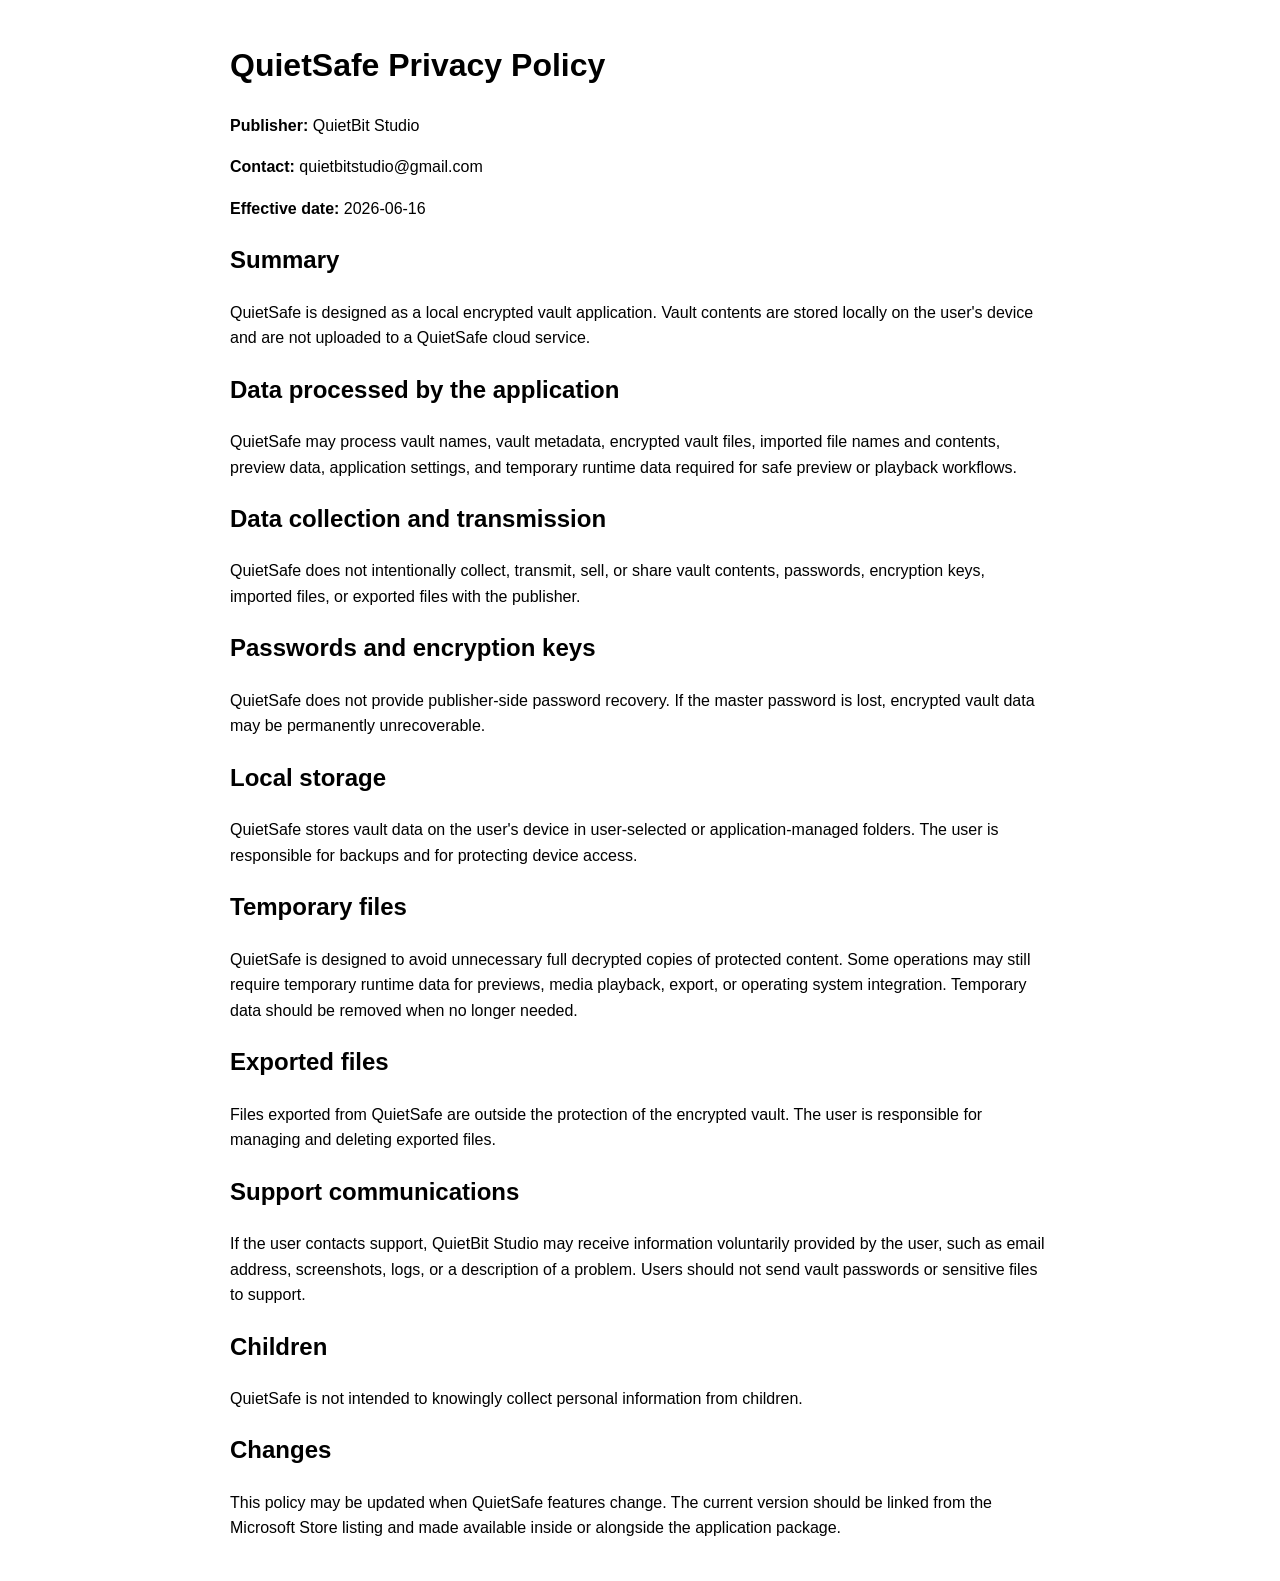
==== privacy-policy.html @ ae0866dd "Create privacy-policy.html" ====
<!doctype html>
<html lang="en">
<head>
  <meta charset="utf-8">
  <title>QuietSafe Privacy Policy</title>
  <meta name="viewport" content="width=device-width, initial-scale=1">
</head>
<body>
  <main style="max-width: 820px; margin: 40px auto; padding: 0 20px; font-family: Arial, sans-serif; line-height: 1.6;">
    <h1>QuietSafe Privacy Policy</h1>

    <p><strong>Publisher:</strong> QuietBit Studio</p>
    <p><strong>Contact:</strong> quietbitstudio@gmail.com</p>
    <p><strong>Effective date:</strong> 2026-06-16</p>

    <h2>Summary</h2>
    <p>QuietSafe is designed as a local encrypted vault application. Vault contents are stored locally on the user's device and are not uploaded to a QuietSafe cloud service.</p>

    <h2>Data processed by the application</h2>
    <p>QuietSafe may process vault names, vault metadata, encrypted vault files, imported file names and contents, preview data, application settings, and temporary runtime data required for safe preview or playback workflows.</p>

    <h2>Data collection and transmission</h2>
    <p>QuietSafe does not intentionally collect, transmit, sell, or share vault contents, passwords, encryption keys, imported files, or exported files with the publisher.</p>

    <h2>Passwords and encryption keys</h2>
    <p>QuietSafe does not provide publisher-side password recovery. If the master password is lost, encrypted vault data may be permanently unrecoverable.</p>

    <h2>Local storage</h2>
    <p>QuietSafe stores vault data on the user's device in user-selected or application-managed folders. The user is responsible for backups and for protecting device access.</p>

    <h2>Temporary files</h2>
    <p>QuietSafe is designed to avoid unnecessary full decrypted copies of protected content. Some operations may still require temporary runtime data for previews, media playback, export, or operating system integration. Temporary data should be removed when no longer needed.</p>

    <h2>Exported files</h2>
    <p>Files exported from QuietSafe are outside the protection of the encrypted vault. The user is responsible for managing and deleting exported files.</p>

    <h2>Support communications</h2>
    <p>If the user contacts support, QuietBit Studio may receive information voluntarily provided by the user, such as email address, screenshots, logs, or a description of a problem. Users should not send vault passwords or sensitive files to support.</p>

    <h2>Children</h2>
    <p>QuietSafe is not intended to knowingly collect personal information from children.</p>

    <h2>Changes</h2>
    <p>This policy may be updated when QuietSafe features change. The current version should be linked from the Microsoft Store listing and made available inside or alongside the application package.</p>
  </main>
</body>
</html>
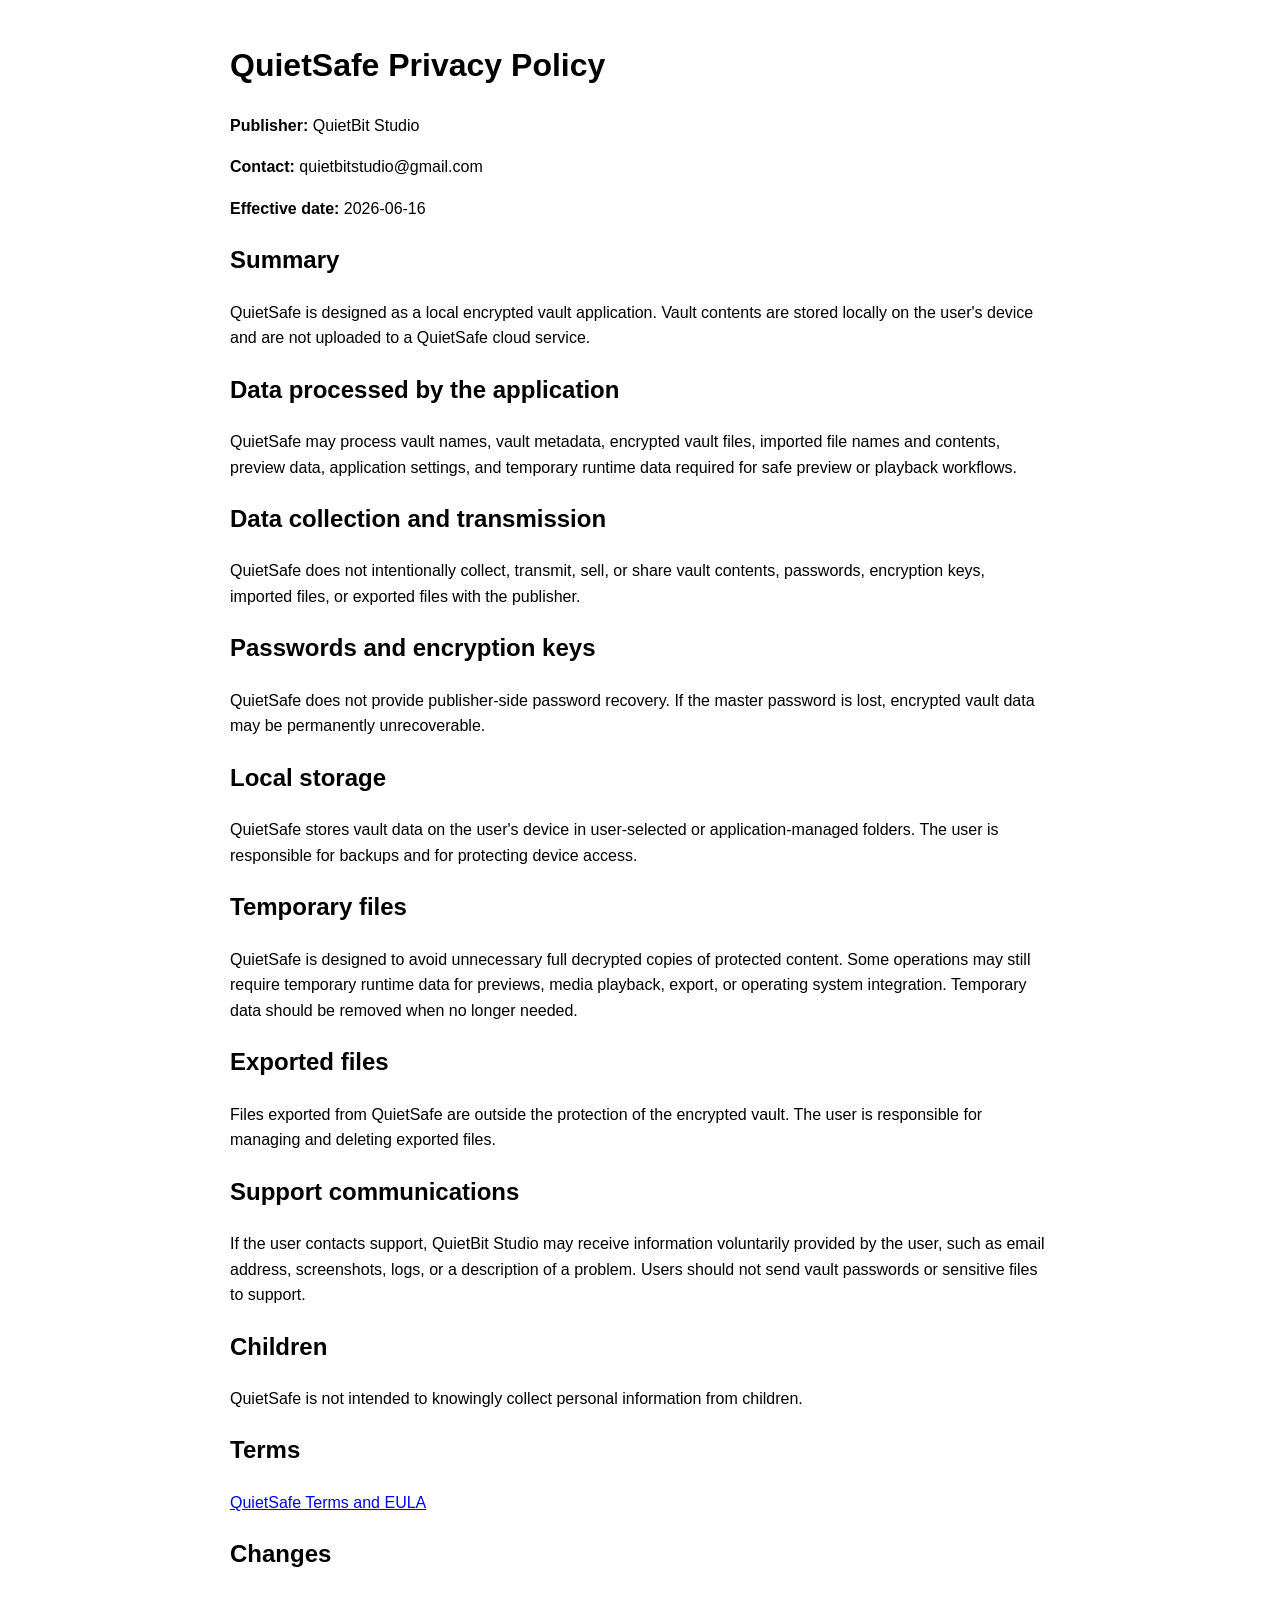
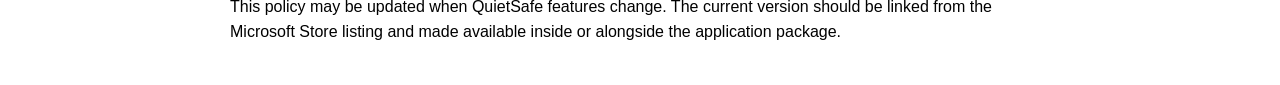
==== commit da957183: "Update privacy-policy.html" ====
--- a/privacy-policy.html
+++ b/privacy-policy.html
@@ -40,6 +40,9 @@
     <h2>Children</h2>
     <p>QuietSafe is not intended to knowingly collect personal information from children.</p>
 
+    <h2>Terms</h2>
+    <p><a href="terms.html">QuietSafe Terms and EULA</a></p>
+
     <h2>Changes</h2>
     <p>This policy may be updated when QuietSafe features change. The current version should be linked from the Microsoft Store listing and made available inside or alongside the application package.</p>
   </main>
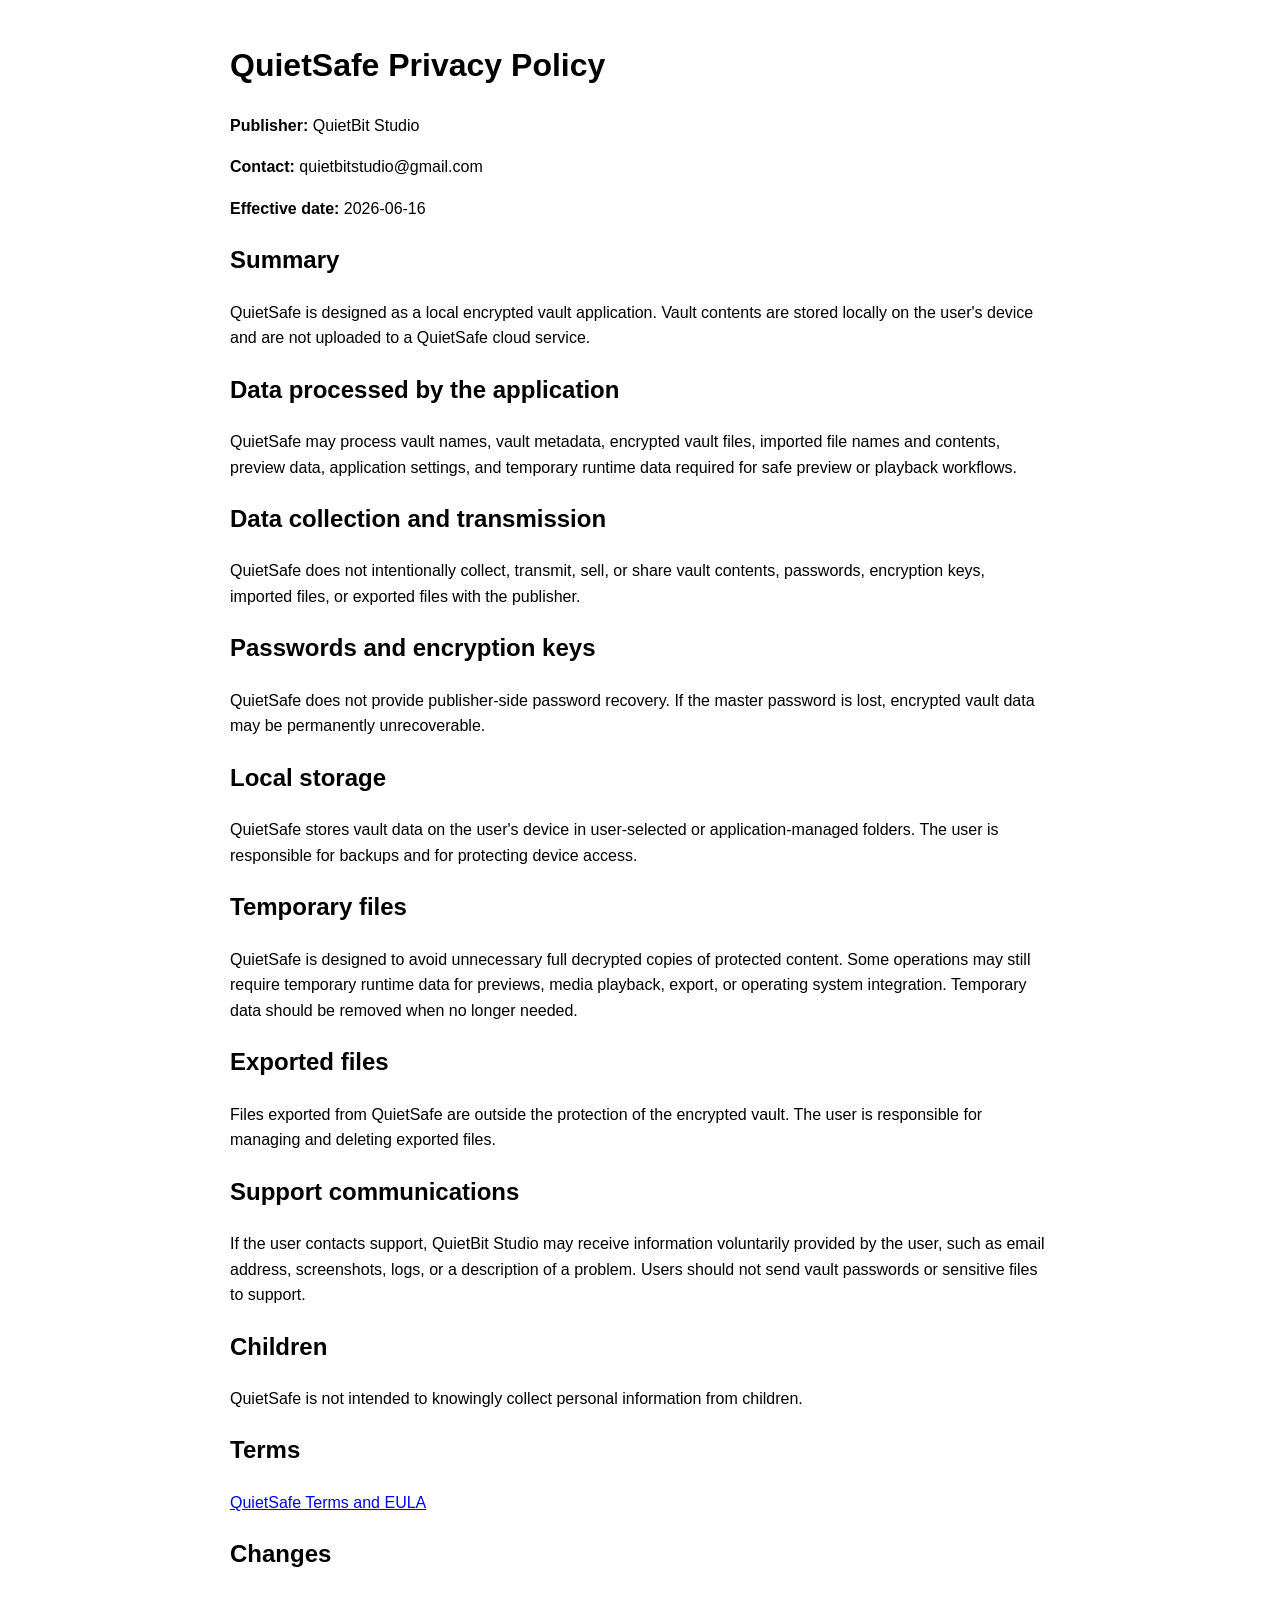
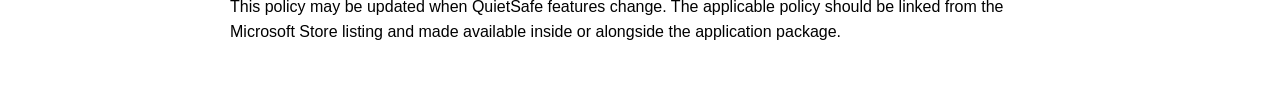
==== commit 506727f9: "Update privacy-policy.html" ====
--- a/privacy-policy.html
+++ b/privacy-policy.html
@@ -44,7 +44,7 @@
     <p><a href="terms.html">QuietSafe Terms and EULA</a></p>
 
     <h2>Changes</h2>
-    <p>This policy may be updated when QuietSafe features change. The current version should be linked from the Microsoft Store listing and made available inside or alongside the application package.</p>
+    <p>This policy may be updated when QuietSafe features change. The applicable policy should be linked from the Microsoft Store listing and made available inside or alongside the application package.</p>
   </main>
 </body>
 </html>
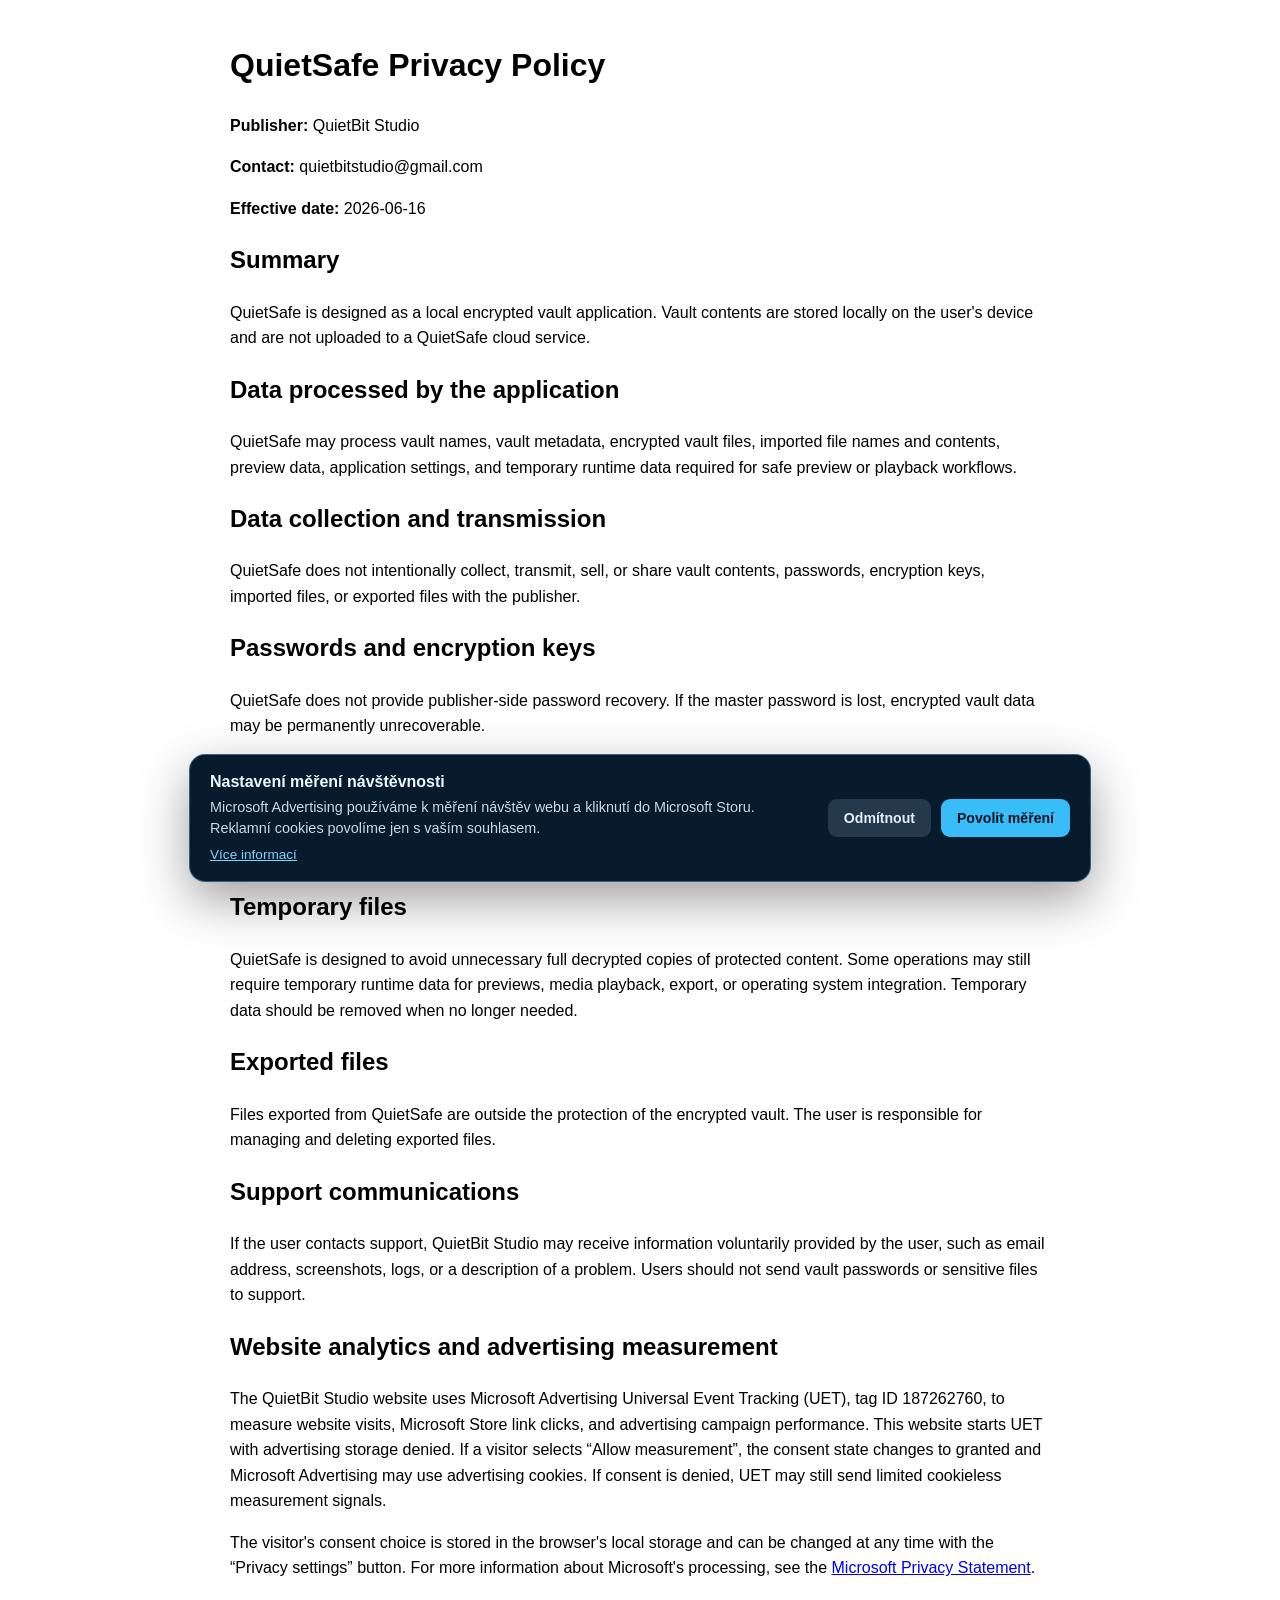
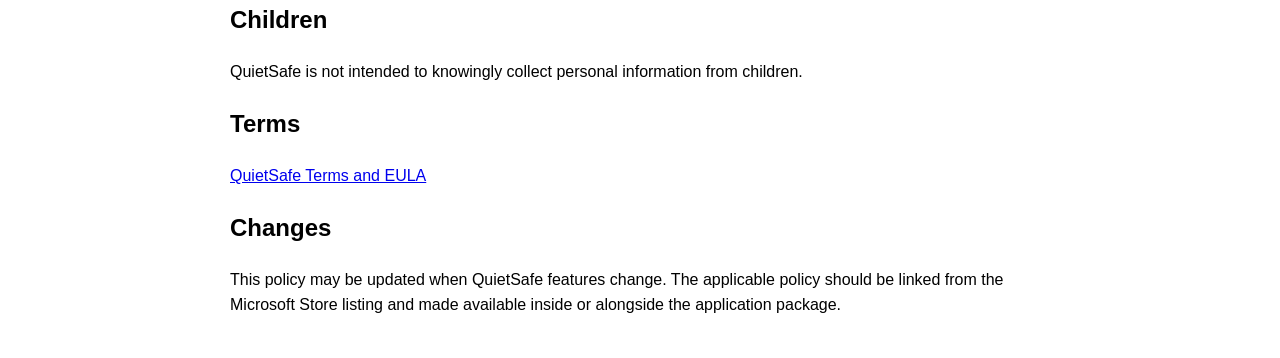
==== commit 80db51af: "Add Microsoft UET tracking with consent mode" ====
--- a/privacy-policy.html
+++ b/privacy-policy.html
@@ -4,6 +4,8 @@
   <meta charset="utf-8">
   <title>QuietSafe Privacy Policy</title>
   <meta name="viewport" content="width=device-width, initial-scale=1">
+  <link rel="stylesheet" href="uet-consent.css">
+  <script src="uet-consent.js"></script>
 </head>
 <body>
   <main style="max-width: 820px; margin: 40px auto; padding: 0 20px; font-family: Arial, sans-serif; line-height: 1.6;">
@@ -37,6 +39,10 @@
     <h2>Support communications</h2>
     <p>If the user contacts support, QuietBit Studio may receive information voluntarily provided by the user, such as email address, screenshots, logs, or a description of a problem. Users should not send vault passwords or sensitive files to support.</p>
 
+    <h2 id="website-measurement">Website analytics and advertising measurement</h2>
+    <p>The QuietBit Studio website uses Microsoft Advertising Universal Event Tracking (UET), tag ID 187262760, to measure website visits, Microsoft Store link clicks, and advertising campaign performance. This website starts UET with advertising storage denied. If a visitor selects “Allow measurement”, the consent state changes to granted and Microsoft Advertising may use advertising cookies. If consent is denied, UET may still send limited cookieless measurement signals.</p>
+    <p>The visitor's consent choice is stored in the browser's local storage and can be changed at any time with the “Privacy settings” button. For more information about Microsoft's processing, see the <a href="https://privacy.microsoft.com/privacystatement">Microsoft Privacy Statement</a>.</p>
+
     <h2>Children</h2>
     <p>QuietSafe is not intended to knowingly collect personal information from children.</p>
 
--- a/uet-consent.css
+++ b/uet-consent.css
@@ -0,0 +1,15 @@
+.privacy-consent[hidden], .privacy-settings-button[hidden] { display: none !important; }
+.privacy-consent { position: fixed; z-index: 10000; right: 18px; bottom: 18px; left: 18px; max-width: 900px; margin: 0 auto; color: #eef7ff; background: #071b2c; border: 1px solid rgba(99,179,237,.45); border-radius: 16px; box-shadow: 0 18px 50px rgba(0,0,0,.38); font-family: Arial,sans-serif; }
+.privacy-consent__content { display: flex; align-items: center; justify-content: space-between; gap: 24px; padding: 18px 20px; }
+.privacy-consent__copy strong { display: block; margin-bottom: 6px; font-size: 1rem; }
+.privacy-consent__copy p { margin: 0 0 6px; color: #c9d9e6; font-size: .9rem; line-height: 1.45; }
+.privacy-consent__copy a { color: #7dd3fc; font-size: .85rem; }
+.privacy-consent__actions { display: flex; flex: 0 0 auto; gap: 10px; }
+.privacy-consent__button, .privacy-settings-button { border: 0; border-radius: 9px; cursor: pointer; font: 700 .88rem/1 Arial,sans-serif; }
+.privacy-consent__button { padding: 12px 16px; }
+.privacy-consent__button--primary { color: #04131f; background: #38bdf8; }
+.privacy-consent__button--secondary { color: #e5edf4; background: #24394b; }
+.privacy-consent__button:focus-visible, .privacy-settings-button:focus-visible { outline: 3px solid #fbbf24; outline-offset: 3px; }
+.privacy-settings-button { position: fixed; z-index: 9999; left: 14px; bottom: 14px; padding: 9px 12px; color: #d9e8f2; background: rgba(7,27,44,.94); border: 1px solid rgba(99,179,237,.35); }
+@media (max-width:700px) { .privacy-consent__content { align-items: stretch; flex-direction: column; gap: 14px; } .privacy-consent__actions { display: grid; grid-template-columns: 1fr 1fr; } }
+@media (max-width:420px) { .privacy-consent__actions { grid-template-columns: 1fr; } }
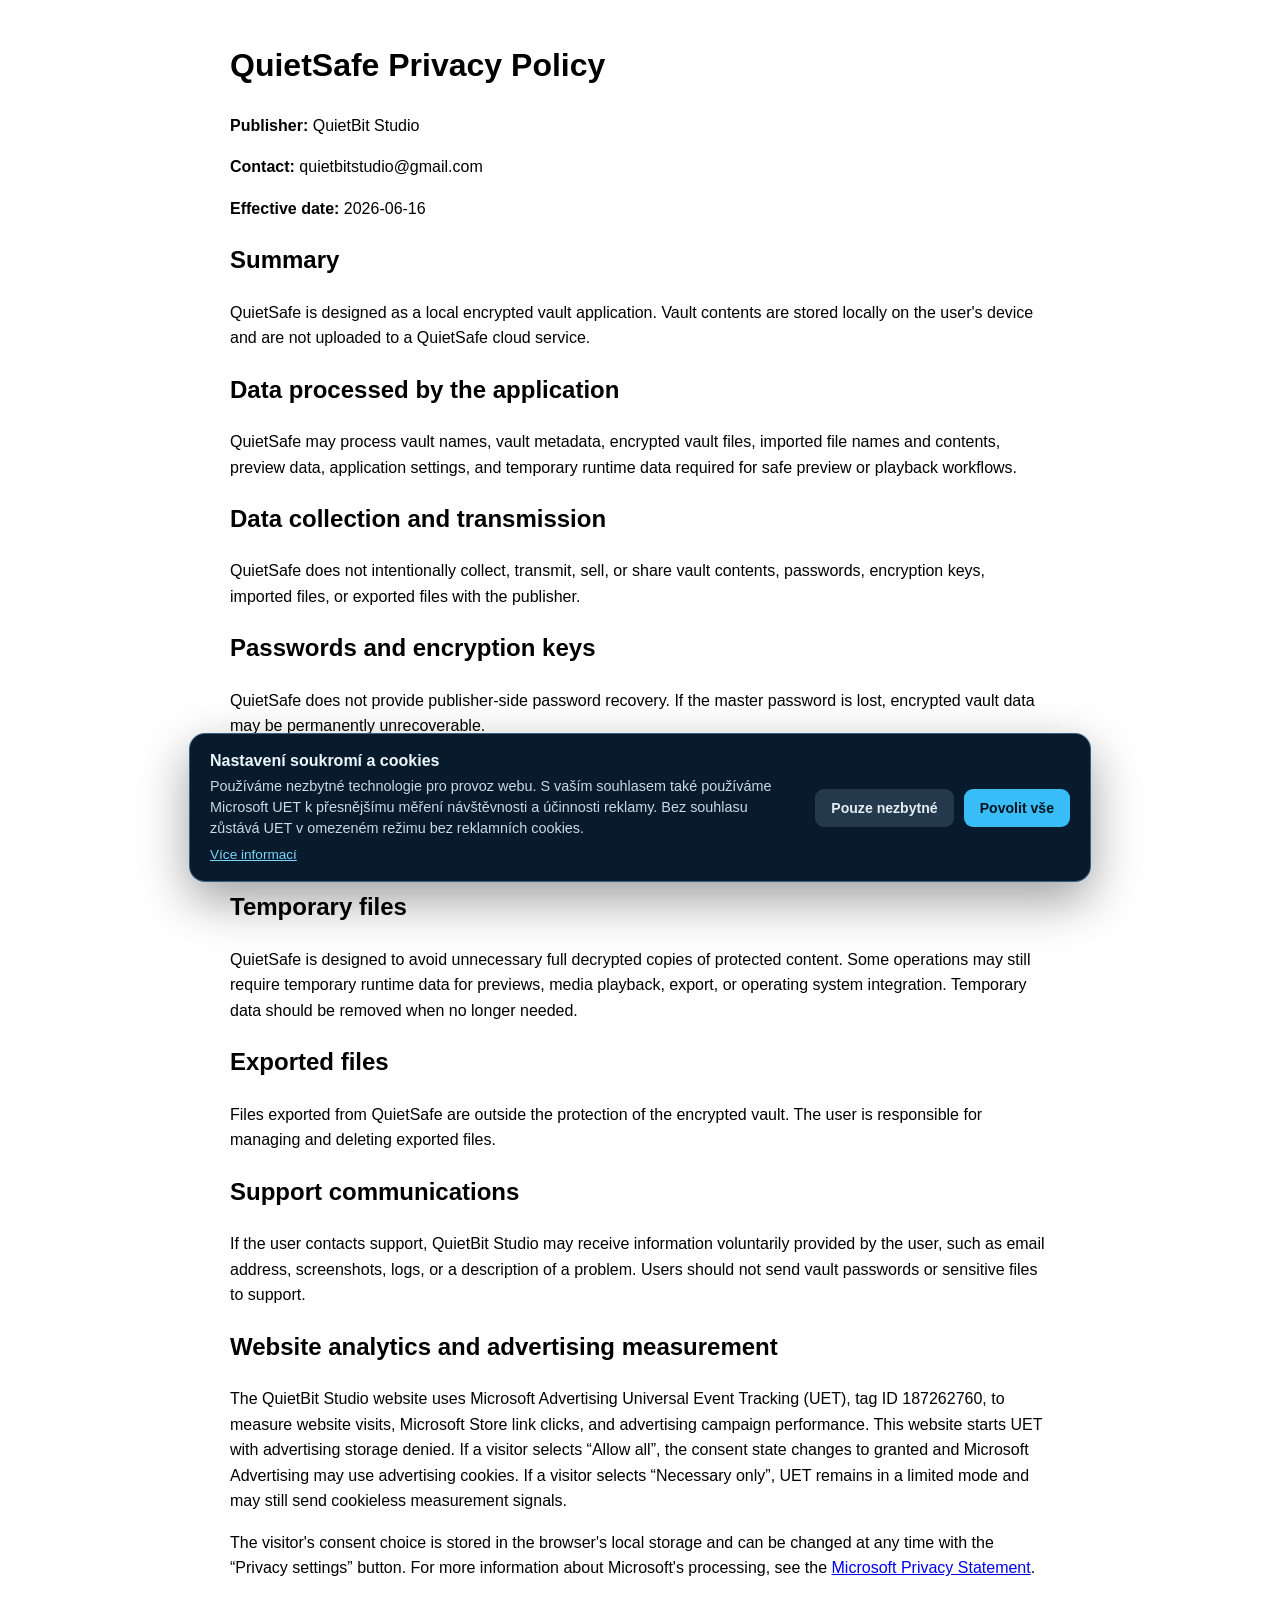
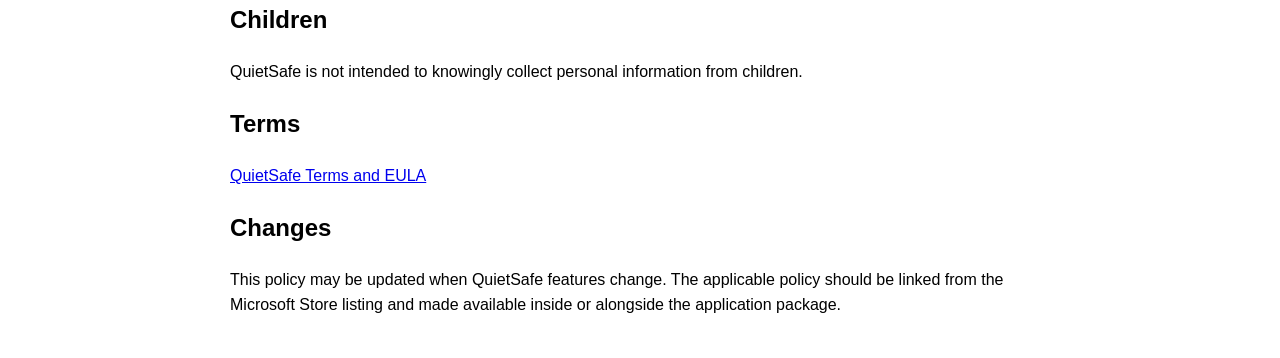
==== commit f2136dc8: "Clarify cookie consent choices" ====
--- a/privacy-policy.html
+++ b/privacy-policy.html
@@ -40,7 +40,7 @@
     <p>If the user contacts support, QuietBit Studio may receive information voluntarily provided by the user, such as email address, screenshots, logs, or a description of a problem. Users should not send vault passwords or sensitive files to support.</p>
 
     <h2 id="website-measurement">Website analytics and advertising measurement</h2>
-    <p>The QuietBit Studio website uses Microsoft Advertising Universal Event Tracking (UET), tag ID 187262760, to measure website visits, Microsoft Store link clicks, and advertising campaign performance. This website starts UET with advertising storage denied. If a visitor selects “Allow measurement”, the consent state changes to granted and Microsoft Advertising may use advertising cookies. If consent is denied, UET may still send limited cookieless measurement signals.</p>
+    <p>The QuietBit Studio website uses Microsoft Advertising Universal Event Tracking (UET), tag ID 187262760, to measure website visits, Microsoft Store link clicks, and advertising campaign performance. This website starts UET with advertising storage denied. If a visitor selects “Allow all”, the consent state changes to granted and Microsoft Advertising may use advertising cookies. If a visitor selects “Necessary only”, UET remains in a limited mode and may still send cookieless measurement signals.</p>
     <p>The visitor's consent choice is stored in the browser's local storage and can be changed at any time with the “Privacy settings” button. For more information about Microsoft's processing, see the <a href="https://privacy.microsoft.com/privacystatement">Microsoft Privacy Statement</a>.</p>
 
     <h2>Children</h2>
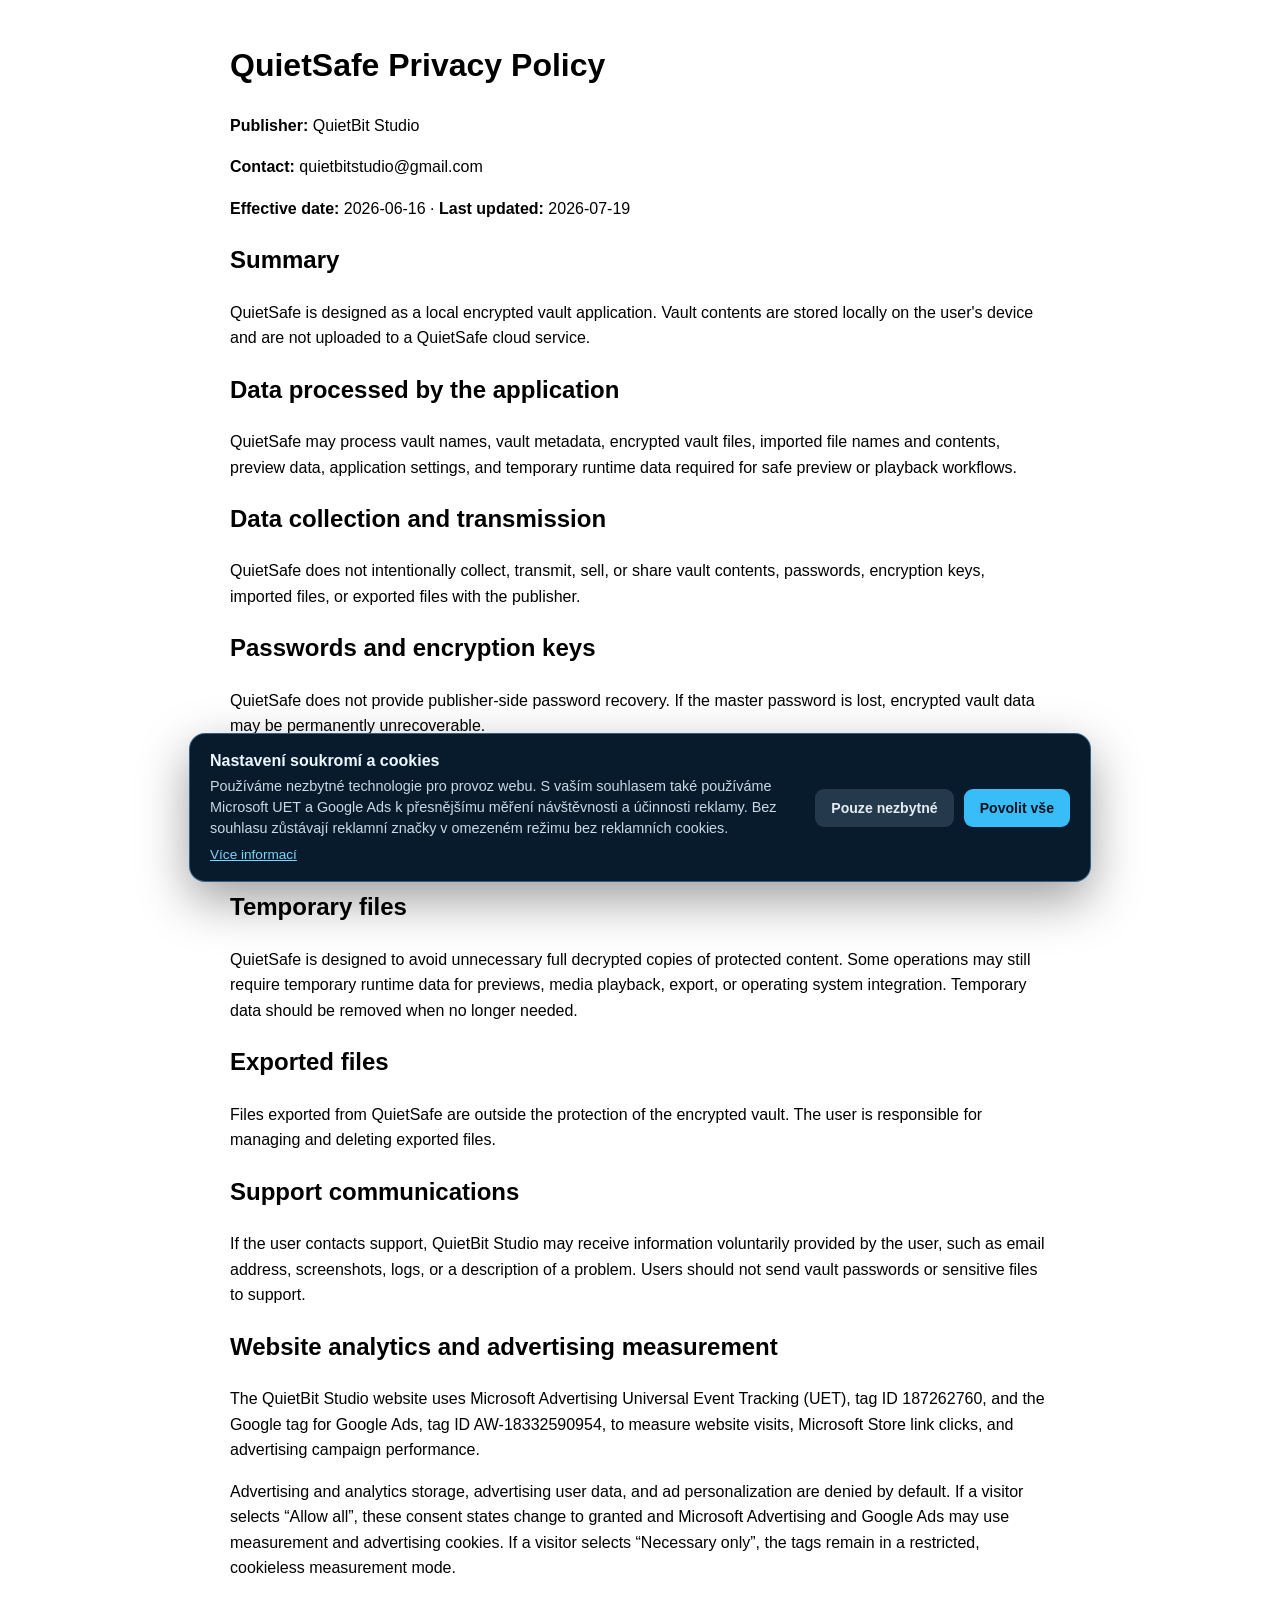
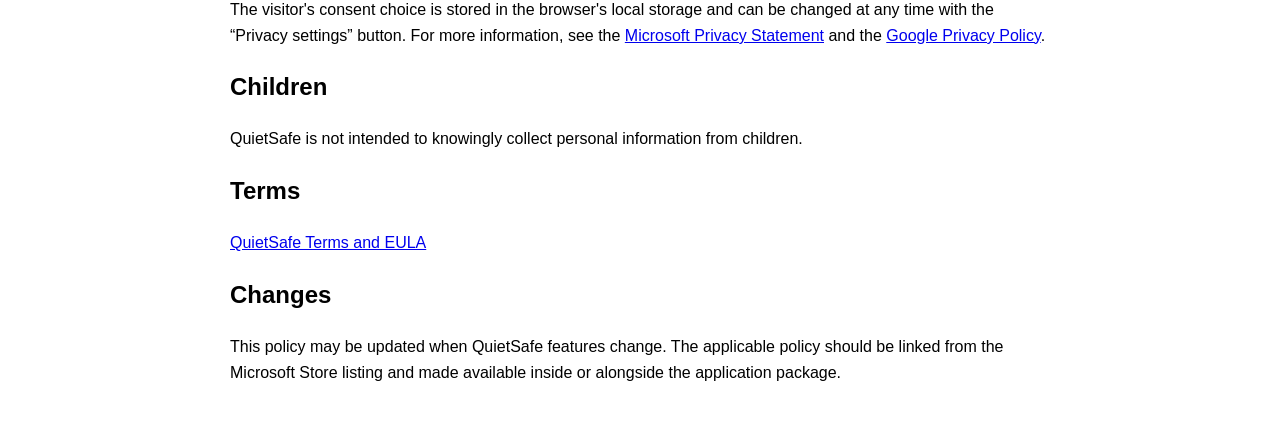
==== commit 9a10ef0a: "Add Google Ads Consent Mode v2" ====
--- a/privacy-policy.html
+++ b/privacy-policy.html
@@ -1,9 +1,28 @@
 <!doctype html>
 <html lang="en">
 <head>
+  <!-- Google tag (gtag.js) -->
+  <script async src="https://www.googletagmanager.com/gtag/js?id=AW-18332590954"></script>
+  <script>
+    window.dataLayer = window.dataLayer || [];
+    function gtag(){dataLayer.push(arguments);}
+    gtag('consent', 'default', {
+      'ad_storage': 'denied',
+      'analytics_storage': 'denied',
+      'ad_user_data': 'denied',
+      'ad_personalization': 'denied',
+      'wait_for_update': 500
+    });
+    gtag('set', 'ads_data_redaction', true);
+    gtag('js', new Date());
+
+    gtag('config', 'AW-18332590954');
+  </script>
   <meta charset="utf-8">
   <title>QuietSafe Privacy Policy</title>
   <meta name="viewport" content="width=device-width, initial-scale=1">
+  <link rel="icon" type="image/png" sizes="96x96" href="/favicon-96x96.png">
+  <link rel="apple-touch-icon" sizes="180x180" href="/apple-touch-icon.png">
   <link rel="stylesheet" href="uet-consent.css">
   <script src="uet-consent.js"></script>
 </head>
@@ -13,7 +32,7 @@
 
     <p><strong>Publisher:</strong> QuietBit Studio</p>
     <p><strong>Contact:</strong> quietbitstudio@gmail.com</p>
-    <p><strong>Effective date:</strong> 2026-06-16</p>
+    <p><strong>Effective date:</strong> 2026-06-16 · <strong>Last updated:</strong> 2026-07-19</p>
 
     <h2>Summary</h2>
     <p>QuietSafe is designed as a local encrypted vault application. Vault contents are stored locally on the user's device and are not uploaded to a QuietSafe cloud service.</p>
@@ -40,8 +59,9 @@
     <p>If the user contacts support, QuietBit Studio may receive information voluntarily provided by the user, such as email address, screenshots, logs, or a description of a problem. Users should not send vault passwords or sensitive files to support.</p>
 
     <h2 id="website-measurement">Website analytics and advertising measurement</h2>
-    <p>The QuietBit Studio website uses Microsoft Advertising Universal Event Tracking (UET), tag ID 187262760, to measure website visits, Microsoft Store link clicks, and advertising campaign performance. This website starts UET with advertising storage denied. If a visitor selects “Allow all”, the consent state changes to granted and Microsoft Advertising may use advertising cookies. If a visitor selects “Necessary only”, UET remains in a limited mode and may still send cookieless measurement signals.</p>
-    <p>The visitor's consent choice is stored in the browser's local storage and can be changed at any time with the “Privacy settings” button. For more information about Microsoft's processing, see the <a href="https://privacy.microsoft.com/privacystatement">Microsoft Privacy Statement</a>.</p>
+    <p>The QuietBit Studio website uses Microsoft Advertising Universal Event Tracking (UET), tag ID 187262760, and the Google tag for Google Ads, tag ID AW-18332590954, to measure website visits, Microsoft Store link clicks, and advertising campaign performance.</p>
+    <p>Advertising and analytics storage, advertising user data, and ad personalization are denied by default. If a visitor selects “Allow all”, these consent states change to granted and Microsoft Advertising and Google Ads may use measurement and advertising cookies. If a visitor selects “Necessary only”, the tags remain in a restricted, cookieless measurement mode.</p>
+    <p>The visitor's consent choice is stored in the browser's local storage and can be changed at any time with the “Privacy settings” button. For more information, see the <a href="https://privacy.microsoft.com/privacystatement">Microsoft Privacy Statement</a> and the <a href="https://policies.google.com/privacy">Google Privacy Policy</a>.</p>
 
     <h2>Children</h2>
     <p>QuietSafe is not intended to knowingly collect personal information from children.</p>
